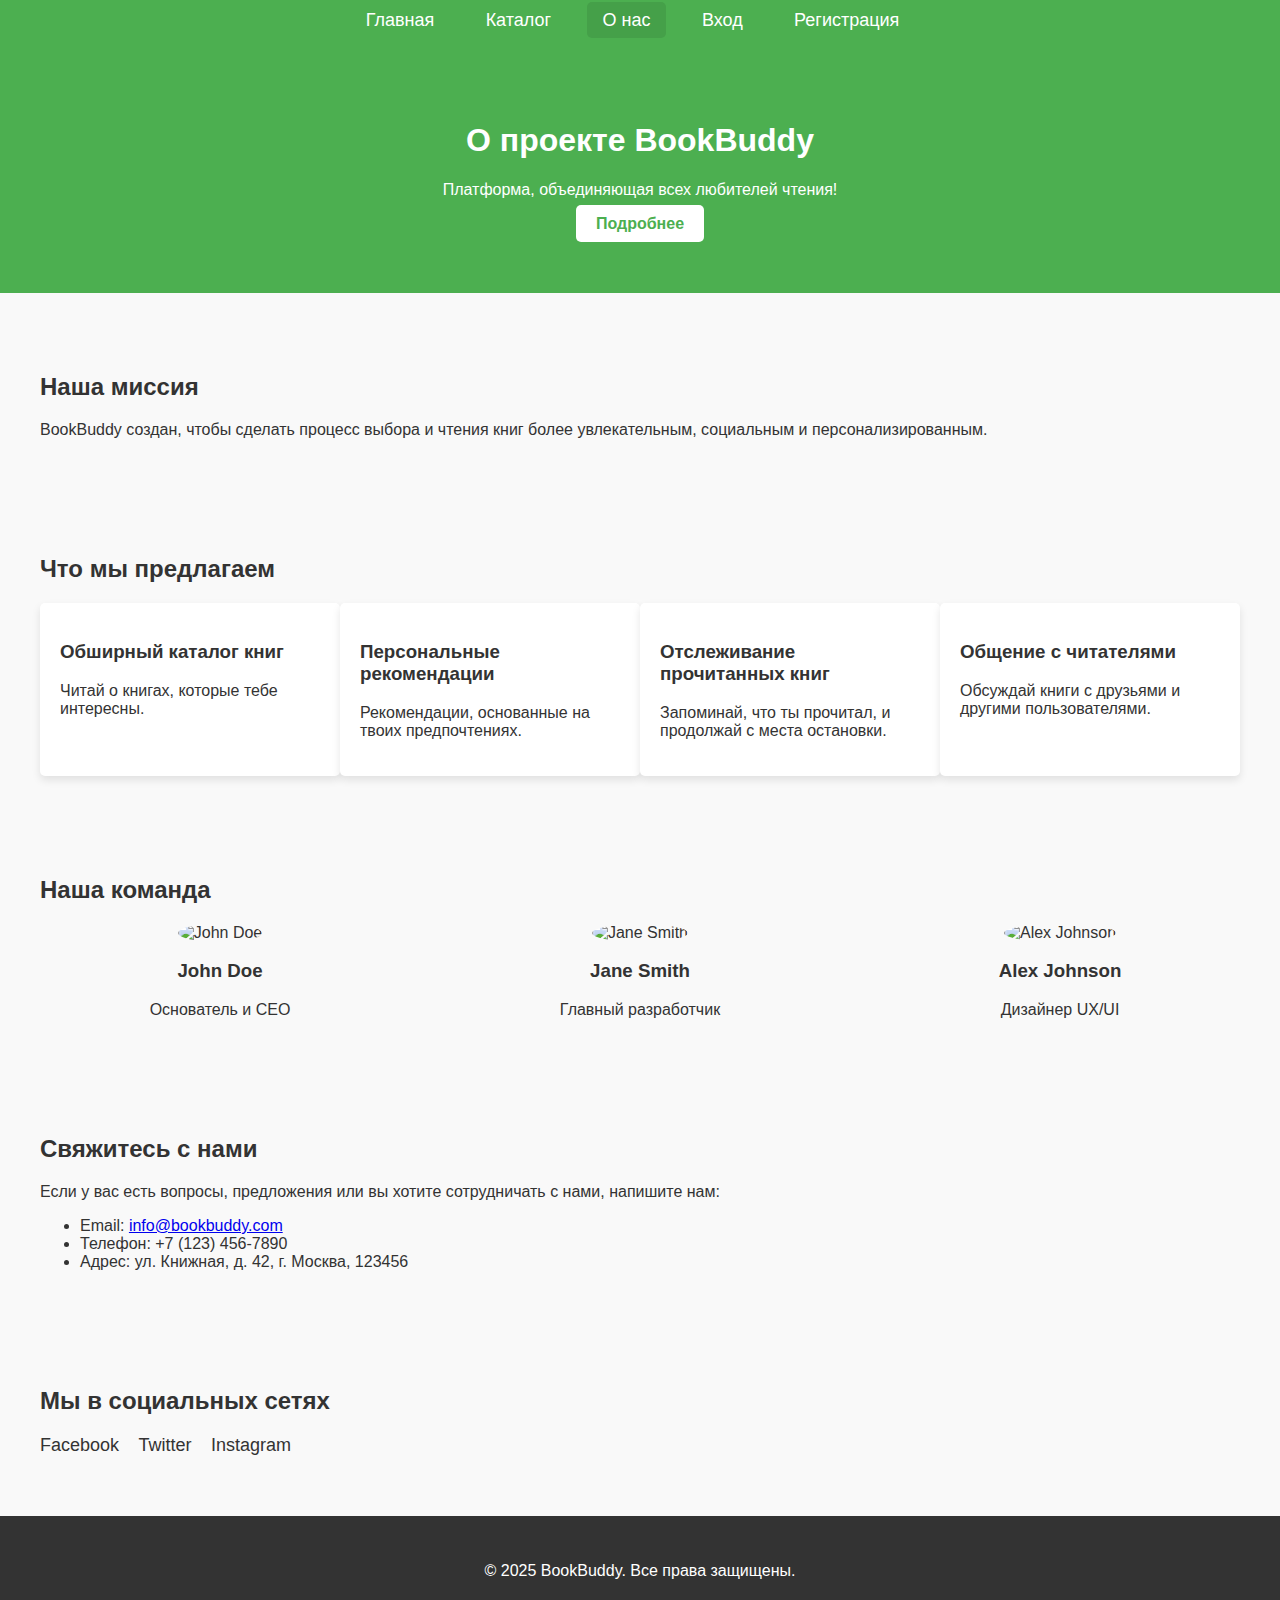
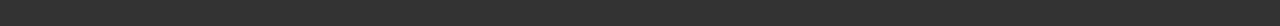
==== about.html @ d7d2d587 "Initial commit" ====
<!DOCTYPE html>
<html lang="ru">
<head>
    <meta charset="UTF-8">
    <meta name="viewport" content="width=device-width, initial-scale=1.0">
    <meta name="description" content="Информация о проекте BookBuddy. Наша миссия, что мы предлагаем и как с нами связаться.">
    <title>BookBuddy - О нас</title>
    <link rel="stylesheet" href="css/about.css">
</head>
<body>
    <!-- Навигация -->
    <header>
        <nav>
            <ul>
                <li><a href="index.html">Главная</a></li>
                <li><a href="catalog.html">Каталог</a></li>
                <li><a href="about.html" class="active">О нас</a></li>
                <li><a href="login.html">Вход</a></li>
                <li><a href="register.html">Регистрация</a></li>
            </ul>
        </nav>
    </header>

    <!-- Главный контент -->
    <main>
        <!-- Hero section -->
        <section id="hero-about">
            <div class="container">
                <h1>О проекте BookBuddy</h1>
                <p>Платформа, объединяющая всех любителей чтения!</p>
                <a href="#mission" class="cta-button">Подробнее</a>
            </div>
        </section>

        <!-- Миссия -->
        <section id="mission">
            <div class="container">
                <h2>Наша миссия</h2>
                <p>BookBuddy создан, чтобы сделать процесс выбора и чтения книг более увлекательным, социальным и персонализированным.</p>
            </div>
        </section>

        <!-- Что мы предлагаем -->
        <section id="features">
            <div class="container">
                <h2>Что мы предлагаем</h2>
                <div class="features-cards">
                    <div class="card">
                        <h3>Обширный каталог книг</h3>
                        <p>Читай о книгах, которые тебе интересны.</p>
                    </div>
                    <div class="card">
                        <h3>Персональные рекомендации</h3>
                        <p>Рекомендации, основанные на твоих предпочтениях.</p>
                    </div>
                    <div class="card">
                        <h3>Отслеживание прочитанных книг</h3>
                        <p>Запоминай, что ты прочитал, и продолжай с места остановки.</p>
                    </div>
                    <div class="card">
                        <h3>Общение с читателями</h3>
                        <p>Обсуждай книги с друзьями и другими пользователями.</p>
                    </div>
                </div>
            </div>
        </section>

        <!-- Команда -->
        <section id="team">
            <div class="container">
                <h2>Наша команда</h2>
                <div class="team-members">
                    <div class="team-member">
                        <img src="images/team/john-doe.jpg" alt="John Doe">
                        <h3>John Doe</h3>
                        <p>Основатель и CEO</p>
                    </div>
                    <div class="team-member">
                        <img src="images/team/jane-smith.jpg" alt="Jane Smith">
                        <h3>Jane Smith</h3>
                        <p>Главный разработчик</p>
                    </div>
                    <div class="team-member">
                        <img src="images/team/alex-johnson.jpg" alt="Alex Johnson">
                        <h3>Alex Johnson</h3>
                        <p>Дизайнер UX/UI</p>
                    </div>
                </div>
            </div>
        </section>

        <!-- Контакты -->
        <section id="contact">
            <div class="container">
                <h2>Свяжитесь с нами</h2>
                <p>Если у вас есть вопросы, предложения или вы хотите сотрудничать с нами, напишите нам:</p>
                <ul>
                    <li>Email: <a href="mailto:info@bookbuddy.com">info@bookbuddy.com</a></li>
                    <li>Телефон: +7 (123) 456-7890</li>
                    <li>Адрес: ул. Книжная, д. 42, г. Москва, 123456</li>
                </ul>
            </div>
        </section>

        <!-- Социальные сети -->
        <section id="social-media">
            <div class="container">
                <h2>Мы в социальных сетях</h2>
                <div class="social-links">
                    <a href="https://facebook.com/bookbuddy" target="_blank" class="social-link">Facebook</a>
                    <a href="https://twitter.com/bookbuddy" target="_blank" class="social-link">Twitter</a>
                    <a href="https://instagram.com/bookbuddy" target="_blank" class="social-link">Instagram</a>
                </div>
            </div>
        </section>
    </main>

    <!-- Подвал -->
    <footer>
        <div class="container">
            <p>&copy; 2025 BookBuddy. Все права защищены.</p>
        </div>
    </footer>

    <!-- Подключение JavaScript -->
    <script src="js/about.js"></script>
</body>
</html>
---- css/about.css ----
/* Общие стили */
body {
    font-family: Arial, sans-serif;
    background-color: #f9f9f9;
    color: #333;
    margin: 0;
    padding: 0;
}

header {
    background-color: #4CAF50;
    padding: 10px 0;
}

header nav ul {
    list-style-type: none;
    text-align: center;
    margin: 0;
    padding: 0;
}

header nav ul li {
    display: inline-block;
    margin-right: 15px;
}

header nav ul li a {
    text-decoration: none;
    color: white;
    font-size: 18px;
    padding: 8px 16px;
    border-radius: 5px;
    transition: background-color 0.3s ease;
}

header nav ul li a:hover,
header nav ul li a.active {
    background-color: #45a049;
}

.container {
    max-width: 1200px;
    margin: 0 auto;
    padding: 20px;
}

#hero-about {
    background-color: #4CAF50;
    color: white;
    padding: 40px 0;
    text-align: center;
}

.cta-button {
    background-color: #fff;
    color: #4CAF50;
    padding: 10px 20px;
    border-radius: 5px;
    text-decoration: none;
    font-weight: bold;
}

#mission, #features, #team, #contact, #social-media {
    margin: 40px 0;
}

#features .features-cards {
    display: flex;
    justify-content: space-between;
}

#features .card {
    background-color: #fff;
    padding: 20px;
    border-radius: 5px;
    width: 22%;
    box-shadow: 0 4px 8px rgba(0, 0, 0, 0.1);
}

#team .team-members {
    display: flex;
    justify-content: space-between;
}

#team .team-member {
    text-align: center;
    width: 30%;
}

#team .team-member img {
    width: 100%;
    height: auto;
    border-radius: 50%;
}

.social-links a {
    text-decoration: none;
    margin-right: 15px;
    color: #333;
    font-size: 18px;
}

.social-links a:hover {
    color: #4CAF50;
}

footer {
    background-color: #333;
    color: white;
    text-align: center;
    padding: 10px 0;
}
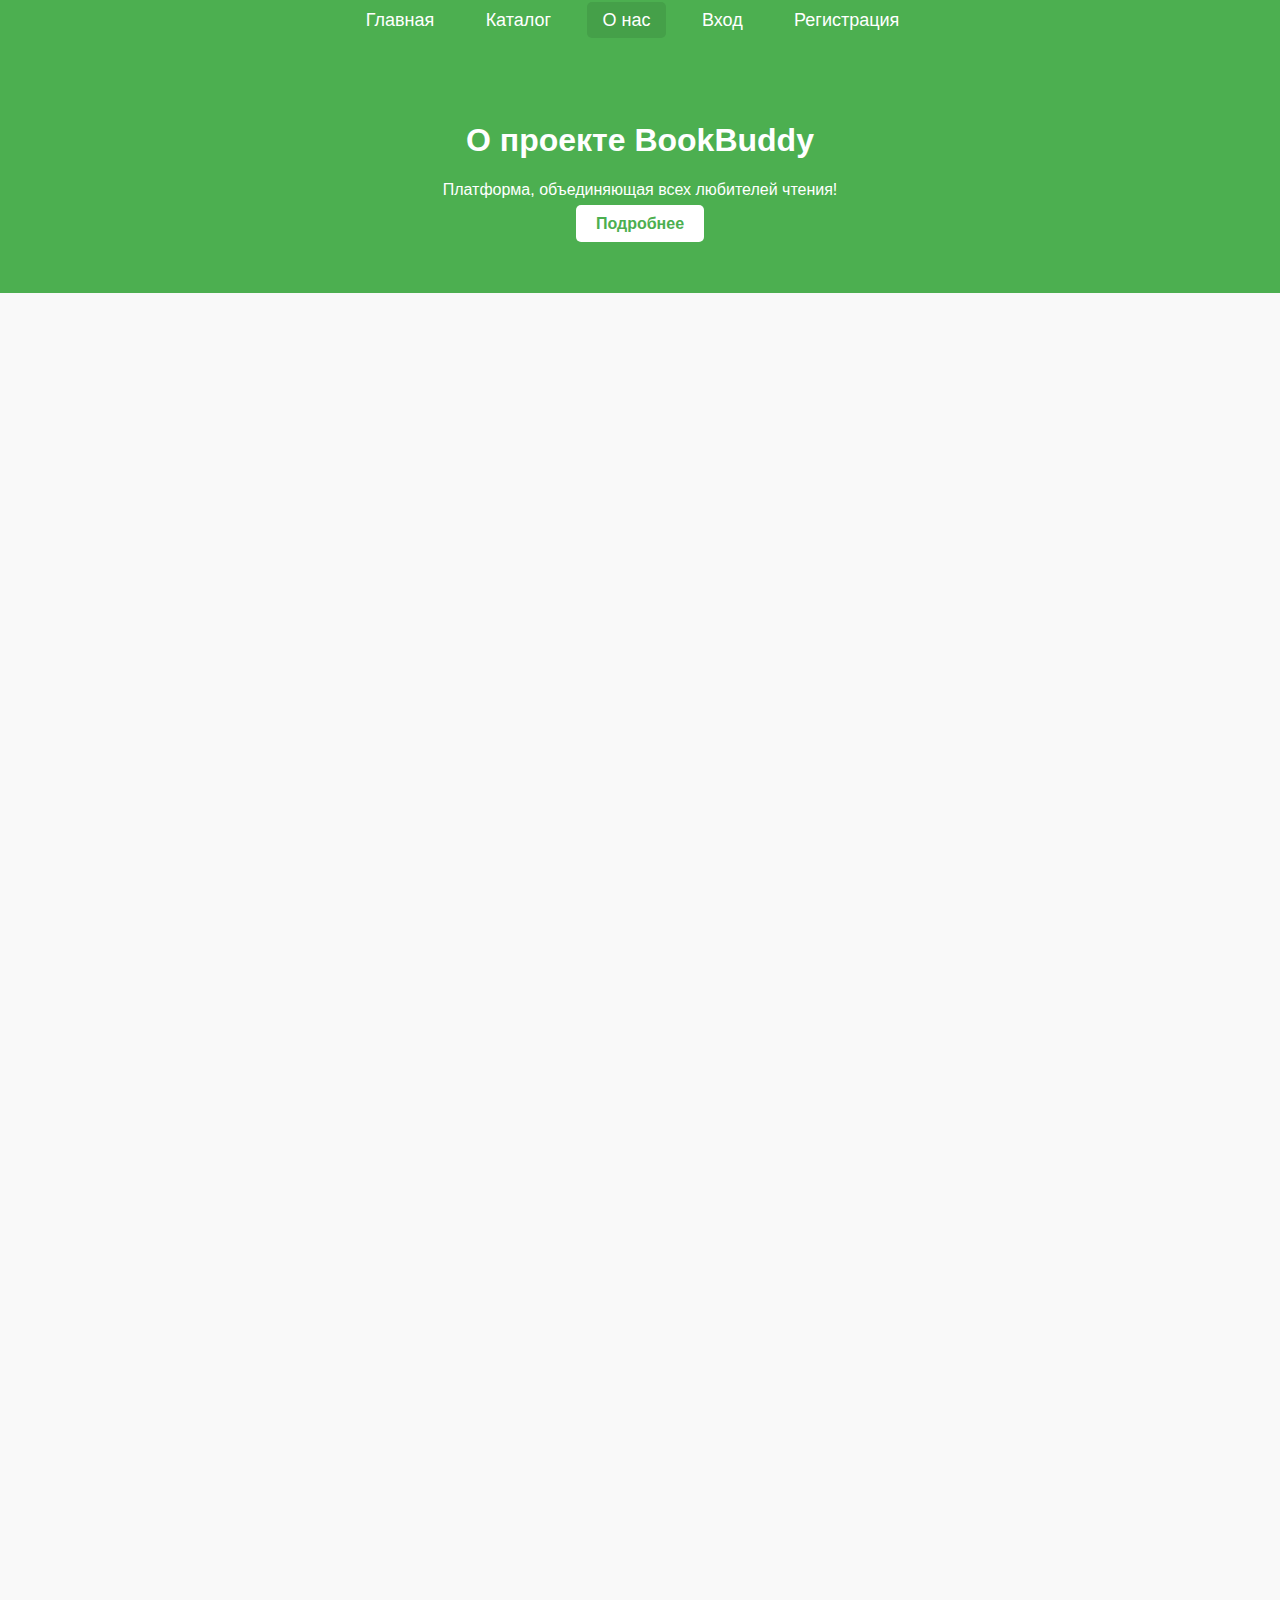
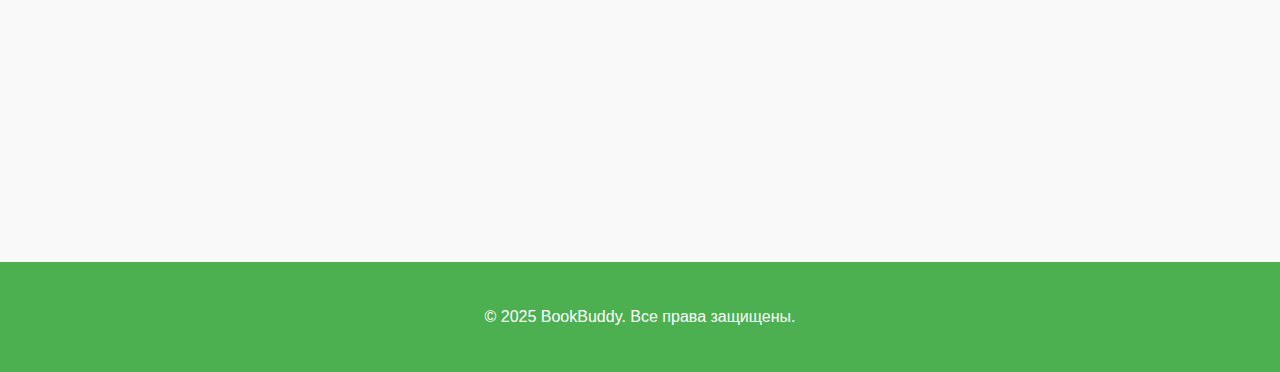
==== commit 018ffb46: "бновление проекта VLPKNEW" ====
--- a/about.html
+++ b/about.html
@@ -8,7 +8,6 @@
     <link rel="stylesheet" href="css/about.css">
 </head>
 <body>
-    <!-- Навигация -->
     <header>
         <nav>
             <ul>
@@ -21,9 +20,7 @@
         </nav>
     </header>
 
-    <!-- Главный контент -->
     <main>
-        <!-- Hero section -->
         <section id="hero-about">
             <div class="container">
                 <h1>О проекте BookBuddy</h1>
@@ -32,16 +29,14 @@
             </div>
         </section>
 
-        <!-- Миссия -->
-        <section id="mission">
+        <section id="mission" class="fade-in">
             <div class="container">
                 <h2>Наша миссия</h2>
                 <p>BookBuddy создан, чтобы сделать процесс выбора и чтения книг более увлекательным, социальным и персонализированным.</p>
             </div>
         </section>
 
-        <!-- Что мы предлагаем -->
-        <section id="features">
+        <section id="features" class="fade-in">
             <div class="container">
                 <h2>Что мы предлагаем</h2>
                 <div class="features-cards">
@@ -65,35 +60,33 @@
             </div>
         </section>
 
-        <!-- Команда -->
-        <section id="team">
+        <section id="team" class="fade-in">
             <div class="container">
                 <h2>Наша команда</h2>
                 <div class="team-members">
                     <div class="team-member">
-                        <img src="images/team/john-doe.jpg" alt="John Doe">
-                        <h3>John Doe</h3>
+                        <img src="images/team/alexfox.jpg" alt="Alex Fox">
+                        <h3>Alex Fox</h3>
                         <p>Основатель и CEO</p>
                     </div>
                     <div class="team-member">
-                        <img src="images/team/jane-smith.jpg" alt="Jane Smith">
-                        <h3>Jane Smith</h3>
+                        <img src="images/team/alexfox.jpg" alt="Alex Fox">
+                        <h3>Alex Fox</h3>
                         <p>Главный разработчик</p>
                     </div>
                     <div class="team-member">
-                        <img src="images/team/alex-johnson.jpg" alt="Alex Johnson">
-                        <h3>Alex Johnson</h3>
+                        <img src="images/team/alexfox.jpg" alt="Alex Fox">
+                        <h3>Alex Fox</h3>
                         <p>Дизайнер UX/UI</p>
                     </div>
                 </div>
             </div>
         </section>
 
-        <!-- Контакты -->
-        <section id="contact">
+        <section id="contact" class="fade-in">
             <div class="container">
                 <h2>Свяжитесь с нами</h2>
-                <p>Если у вас есть вопросы, предложения или вы хотите сотрудничать с нами, напишите нам:</p>
+                <p>Если у Вас есть вопросы, предложения или Вы хотите сотрудничать с нами, напишите нам:</p>
                 <ul>
                     <li>Email: <a href="mailto:info@bookbuddy.com">info@bookbuddy.com</a></li>
                     <li>Телефон: +7 (123) 456-7890</li>
@@ -102,8 +95,7 @@
             </div>
         </section>
 
-        <!-- Социальные сети -->
-        <section id="social-media">
+        <section id="social-media" class="fade-in">
             <div class="container">
                 <h2>Мы в социальных сетях</h2>
                 <div class="social-links">
@@ -115,14 +107,12 @@
         </section>
     </main>
 
-    <!-- Подвал -->
     <footer>
         <div class="container">
             <p>&copy; 2025 BookBuddy. Все права защищены.</p>
         </div>
     </footer>
 
-    <!-- Подключение JavaScript -->
     <script src="js/about.js"></script>
 </body>
 </html>
--- a/css/about.css
+++ b/css/about.css
@@ -58,6 +58,24 @@
     border-radius: 5px;
     text-decoration: none;
     font-weight: bold;
+    transition: transform 0.3s ease;
+}
+
+.cta-button:hover {
+    transform: scale(1.1);
+}
+
+.fade-in {
+    opacity: 0;
+    transform: translateY(20px);
+    animation: fadeIn 0.6s forwards;
+}
+
+@keyframes fadeIn {
+    to {
+        opacity: 1;
+        transform: translateY(0);
+    }
 }
 
 #mission, #features, #team, #contact, #social-media {
@@ -75,6 +93,11 @@
     border-radius: 5px;
     width: 22%;
     box-shadow: 0 4px 8px rgba(0, 0, 0, 0.1);
+    transition: transform 0.3s ease;
+}
+
+#features .card:hover {
+    transform: translateY(-5px);
 }
 
 #team .team-members {
@@ -98,6 +121,7 @@
     margin-right: 15px;
     color: #333;
     font-size: 18px;
+    transition: color 0.3s ease;
 }
 
 .social-links a:hover {
@@ -105,7 +129,7 @@
 }
 
 footer {
-    background-color: #333;
+    background-color: #4CAF50;
     color: white;
     text-align: center;
     padding: 10px 0;
